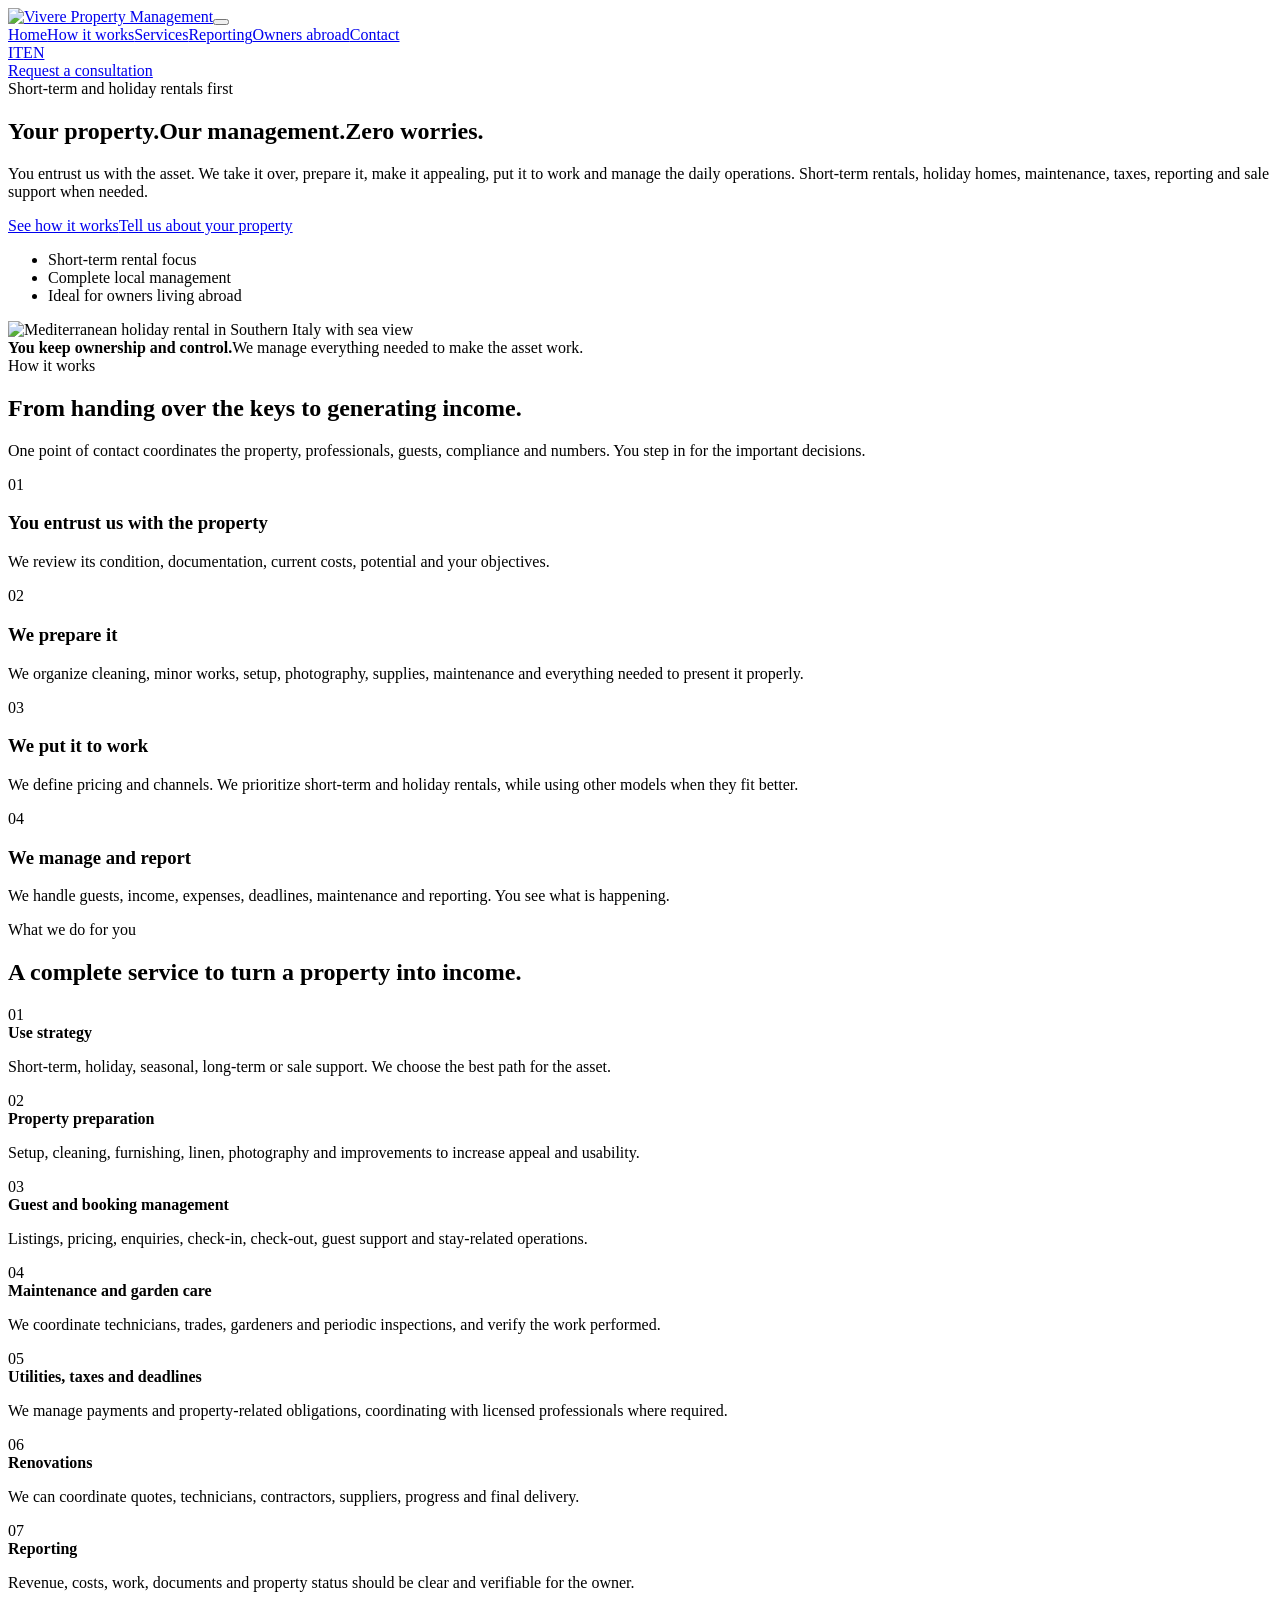
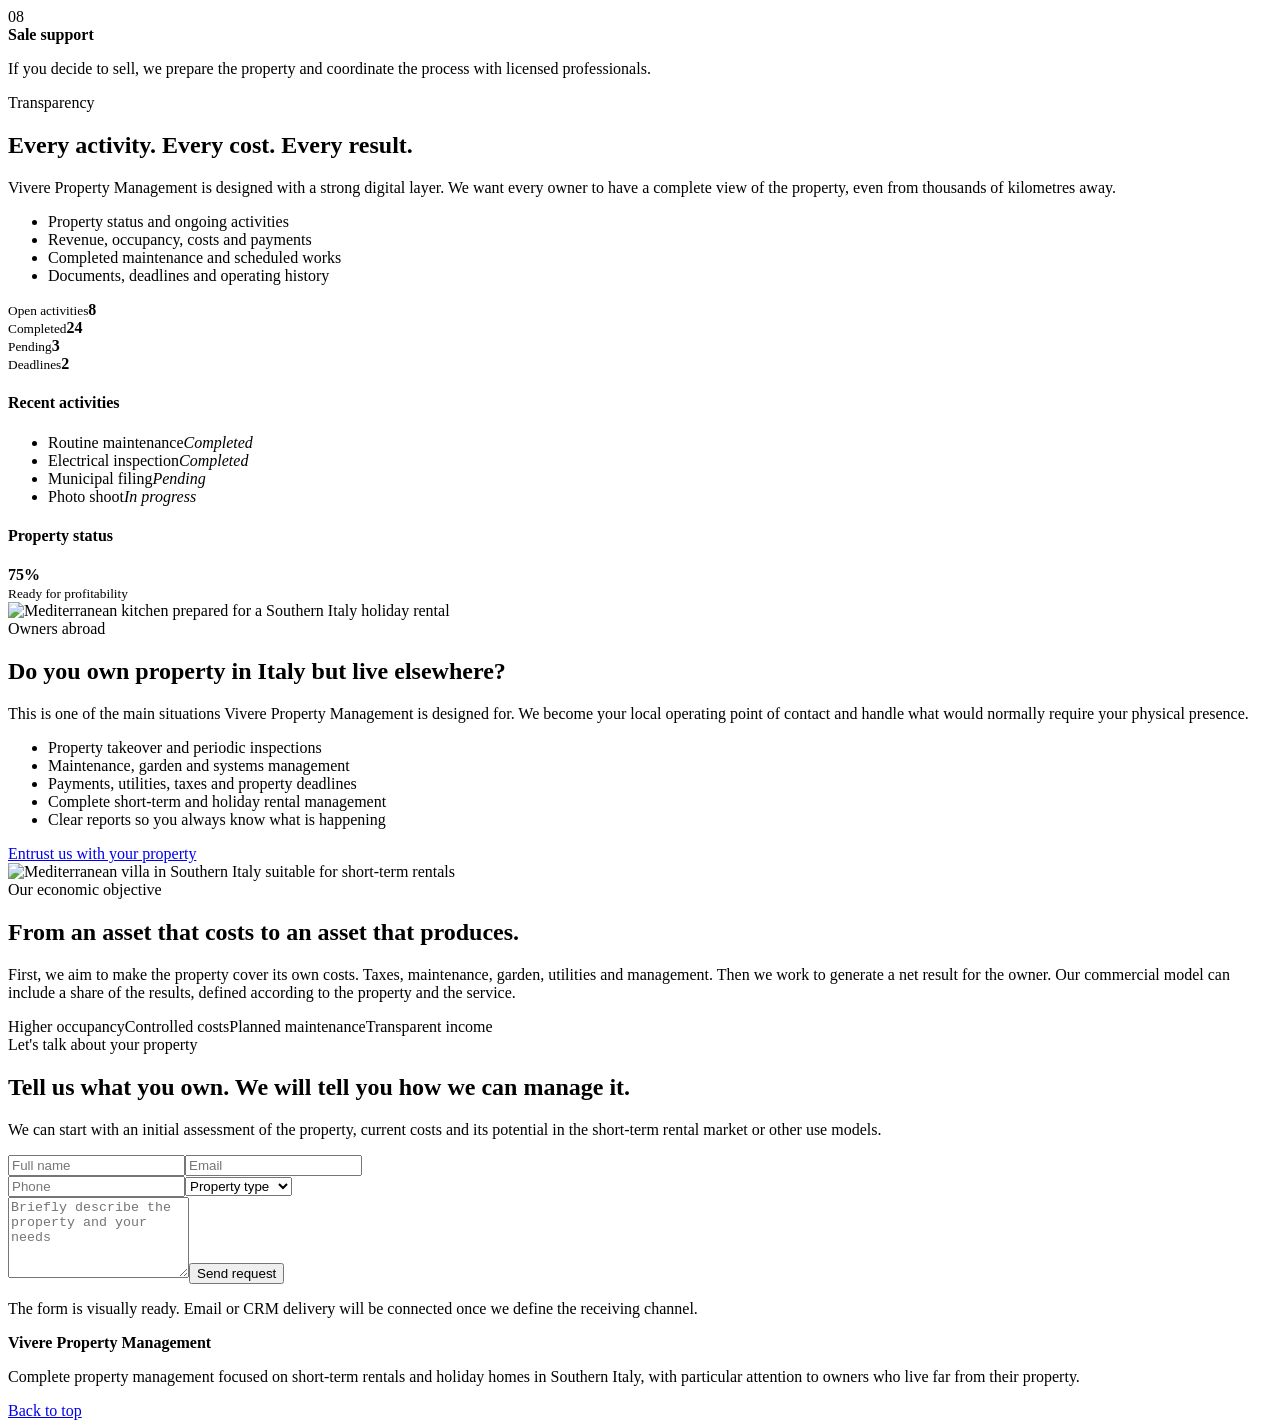
==== en/index.html @ 780a36e0 "Add English ViverePM homepage" ====
<!doctype html><html lang="en"><head><meta charset="utf-8"><meta name="viewport" content="width=device-width,initial-scale=1"><title>Vivere Property Management | Property management and short-term rentals</title><meta name="description" content="Complete property management focused on short-term rentals and holiday homes in Southern Italy. Property setup, guests, maintenance, taxes and reporting for owners, including those living abroad."><link rel="stylesheet" href="../assets/css/styles.css"></head><body>
<header class="site-header"><div class="container header-inner"><a class="logo" href="#home"><img src="../assets/images/logo.svg" alt="Vivere Property Management"></a><button class="menu-btn" aria-label="Open menu" aria-expanded="false"><span></span><span></span><span></span></button><nav class="nav"><a href="#home">Home</a><a href="#how">How it works</a><a href="#services">Services</a><a href="#report">Reporting</a><a href="#abroad">Owners abroad</a><a href="#contact">Contact</a></nav><div class="header-actions"><div class="lang"><a href="../">IT</a><a class="active" href="./">EN</a></div><a class="btn btn-dark" href="#contact">Request a consultation</a></div></div></header>
<main><section class="hero" id="home"><div class="container hero-grid"><div><span class="eyebrow">Short-term and holiday rentals first</span><h1><span>Your property.</span><span>Our management.</span><span class="accent">Zero worries.</span></h1><p class="lead">You entrust us with the asset. We take it over, prepare it, make it appealing, put it to work and manage the daily operations. Short-term rentals, holiday homes, maintenance, taxes, reporting and sale support when needed.</p><div class="hero-actions"><a class="btn btn-gold" href="#how">See how it works</a><a class="btn btn-outline" href="#contact">Tell us about your property</a></div><ul class="chips"><li>Short-term rental focus</li><li>Complete local management</li><li>Ideal for owners living abroad</li></ul></div><div class="hero-image"><img src="../assets/images/hero-south.webp" alt="Mediterranean holiday rental in Southern Italy with sea view"><div class="hero-note"><strong>You keep ownership and control.</strong><span>We manage everything needed to make the asset work.</span></div></div></div></section>
<section class="section section-soft" id="how"><div class="container"><div class="section-head"><span class="eyebrow">How it works</span><h2 class="section-title">From handing over the keys to generating income.</h2><p class="section-sub">One point of contact coordinates the property, professionals, guests, compliance and numbers. You step in for the important decisions.</p></div><div class="steps"><article class="card"><div class="step-no">01</div><h3>You entrust us with the property</h3><p>We review its condition, documentation, current costs, potential and your objectives.</p></article><article class="card"><div class="step-no">02</div><h3>We prepare it</h3><p>We organize cleaning, minor works, setup, photography, supplies, maintenance and everything needed to present it properly.</p></article><article class="card"><div class="step-no">03</div><h3>We put it to work</h3><p>We define pricing and channels. We prioritize short-term and holiday rentals, while using other models when they fit better.</p></article><article class="card"><div class="step-no">04</div><h3>We manage and report</h3><p>We handle guests, income, expenses, deadlines, maintenance and reporting. You see what is happening.</p></article></div></div></section>
<section class="section" id="services"><div class="container"><div class="section-head"><span class="eyebrow">What we do for you</span><h2 class="section-title">A complete service to turn a property into income.</h2></div><div class="services"><article class="card service-card"><div class="service-icon">01</div><strong>Use strategy</strong><p>Short-term, holiday, seasonal, long-term or sale support. We choose the best path for the asset.</p></article><article class="card service-card"><div class="service-icon">02</div><strong>Property preparation</strong><p>Setup, cleaning, furnishing, linen, photography and improvements to increase appeal and usability.</p></article><article class="card service-card"><div class="service-icon">03</div><strong>Guest and booking management</strong><p>Listings, pricing, enquiries, check-in, check-out, guest support and stay-related operations.</p></article><article class="card service-card"><div class="service-icon">04</div><strong>Maintenance and garden care</strong><p>We coordinate technicians, trades, gardeners and periodic inspections, and verify the work performed.</p></article><article class="card service-card"><div class="service-icon">05</div><strong>Utilities, taxes and deadlines</strong><p>We manage payments and property-related obligations, coordinating with licensed professionals where required.</p></article><article class="card service-card"><div class="service-icon">06</div><strong>Renovations</strong><p>We can coordinate quotes, technicians, contractors, suppliers, progress and final delivery.</p></article><article class="card service-card"><div class="service-icon">07</div><strong>Reporting</strong><p>Revenue, costs, work, documents and property status should be clear and verifiable for the owner.</p></article><article class="card service-card"><div class="service-icon">08</div><strong>Sale support</strong><p>If you decide to sell, we prepare the property and coordinate the process with licensed professionals.</p></article></div></div></section>
<section class="section report" id="report"><div class="container report-grid"><div class="report-copy"><span class="eyebrow">Transparency</span><h2>Every activity. Every cost. Every result.</h2><p>Vivere Property Management is designed with a strong digital layer. We want every owner to have a complete view of the property, even from thousands of kilometres away.</p><ul class="ticks"><li>Property status and ongoing activities</li><li>Revenue, occupancy, costs and payments</li><li>Completed maintenance and scheduled works</li><li>Documents, deadlines and operating history</li></ul></div><div class="dashboard"><div class="dash-top"><div class="metric"><small>Open activities</small><strong>8</strong></div><div class="metric"><small>Completed</small><strong>24</strong></div><div class="metric"><small>Pending</small><strong>3</strong></div><div class="metric"><small>Deadlines</small><strong>2</strong></div></div><div class="dash-main"><div class="activity"><h4>Recent activities</h4><ul><li><span>Routine maintenance</span><em>Completed</em></li><li><span>Electrical inspection</span><em>Completed</em></li><li><span>Municipal filing</span><em>Pending</em></li><li><span>Photo shoot</span><em>In progress</em></li></ul></div><div class="status"><h4>Property status</h4><div class="circle"><b>75%</b></div><small>Ready for profitability</small></div></div></div></div></section>
<section class="section section-soft" id="abroad"><div class="container split"><div><img src="../assets/images/kitchen-south.webp" alt="Mediterranean kitchen prepared for a Southern Italy holiday rental"></div><div class="split-copy"><span class="eyebrow">Owners abroad</span><h2>Do you own property in Italy but live elsewhere?</h2><p>This is one of the main situations Vivere Property Management is designed for. We become your local operating point of contact and handle what would normally require your physical presence.</p><ul class="list-check"><li>Property takeover and periodic inspections</li><li>Maintenance, garden and systems management</li><li>Payments, utilities, taxes and property deadlines</li><li>Complete short-term and holiday rental management</li><li>Clear reports so you always know what is happening</li></ul><a class="btn btn-gold" href="#contact">Entrust us with your property</a></div></div></section>
<section class="section income"><div class="container"><div class="income-box"><img src="../assets/images/villa-south.webp" alt="Mediterranean villa in Southern Italy suitable for short-term rentals"><div class="income-copy"><span class="eyebrow">Our economic objective</span><h2>From an asset that costs to an asset that produces.</h2><p>First, we aim to make the property cover its own costs. Taxes, maintenance, garden, utilities and management. Then we work to generate a net result for the owner. Our commercial model can include a share of the results, defined according to the property and the service.</p><div class="pills"><span>Higher occupancy</span><span>Controlled costs</span><span>Planned maintenance</span><span>Transparent income</span></div></div></div></div></section>
<section class="section contact" id="contact"><div class="container contact-grid"><div class="contact-copy"><span class="eyebrow">Let's talk about your property</span><h2>Tell us what you own. We will tell you how we can manage it.</h2><p>We can start with an initial assessment of the property, current costs and its potential in the short-term rental market or other use models.</p></div><form class="form" data-message="Thank you. The form is already prepared in the website; we will connect the live submission channel in the next phase."><div class="row"><input required placeholder="Full name"><input type="email" required placeholder="Email"></div><div class="row"><input placeholder="Phone"><select><option>Property type</option><option>Apartment</option><option>Villa</option><option>Entire building</option><option>Other</option></select></div><textarea rows="5" placeholder="Briefly describe the property and your needs"></textarea><button class="btn btn-dark" type="submit">Send request</button><p class="form-note">The form is visually ready. Email or CRM delivery will be connected once we define the receiving channel.</p></form></div></section></main>
<footer class="footer"><div class="container footer-inner"><div><strong>Vivere Property Management</strong><p>Complete property management focused on short-term rentals and holiday homes in Southern Italy, with particular attention to owners who live far from their property.</p></div><a href="#home">Back to top</a></div></footer><script src="../assets/js/main.js"></script></body></html>
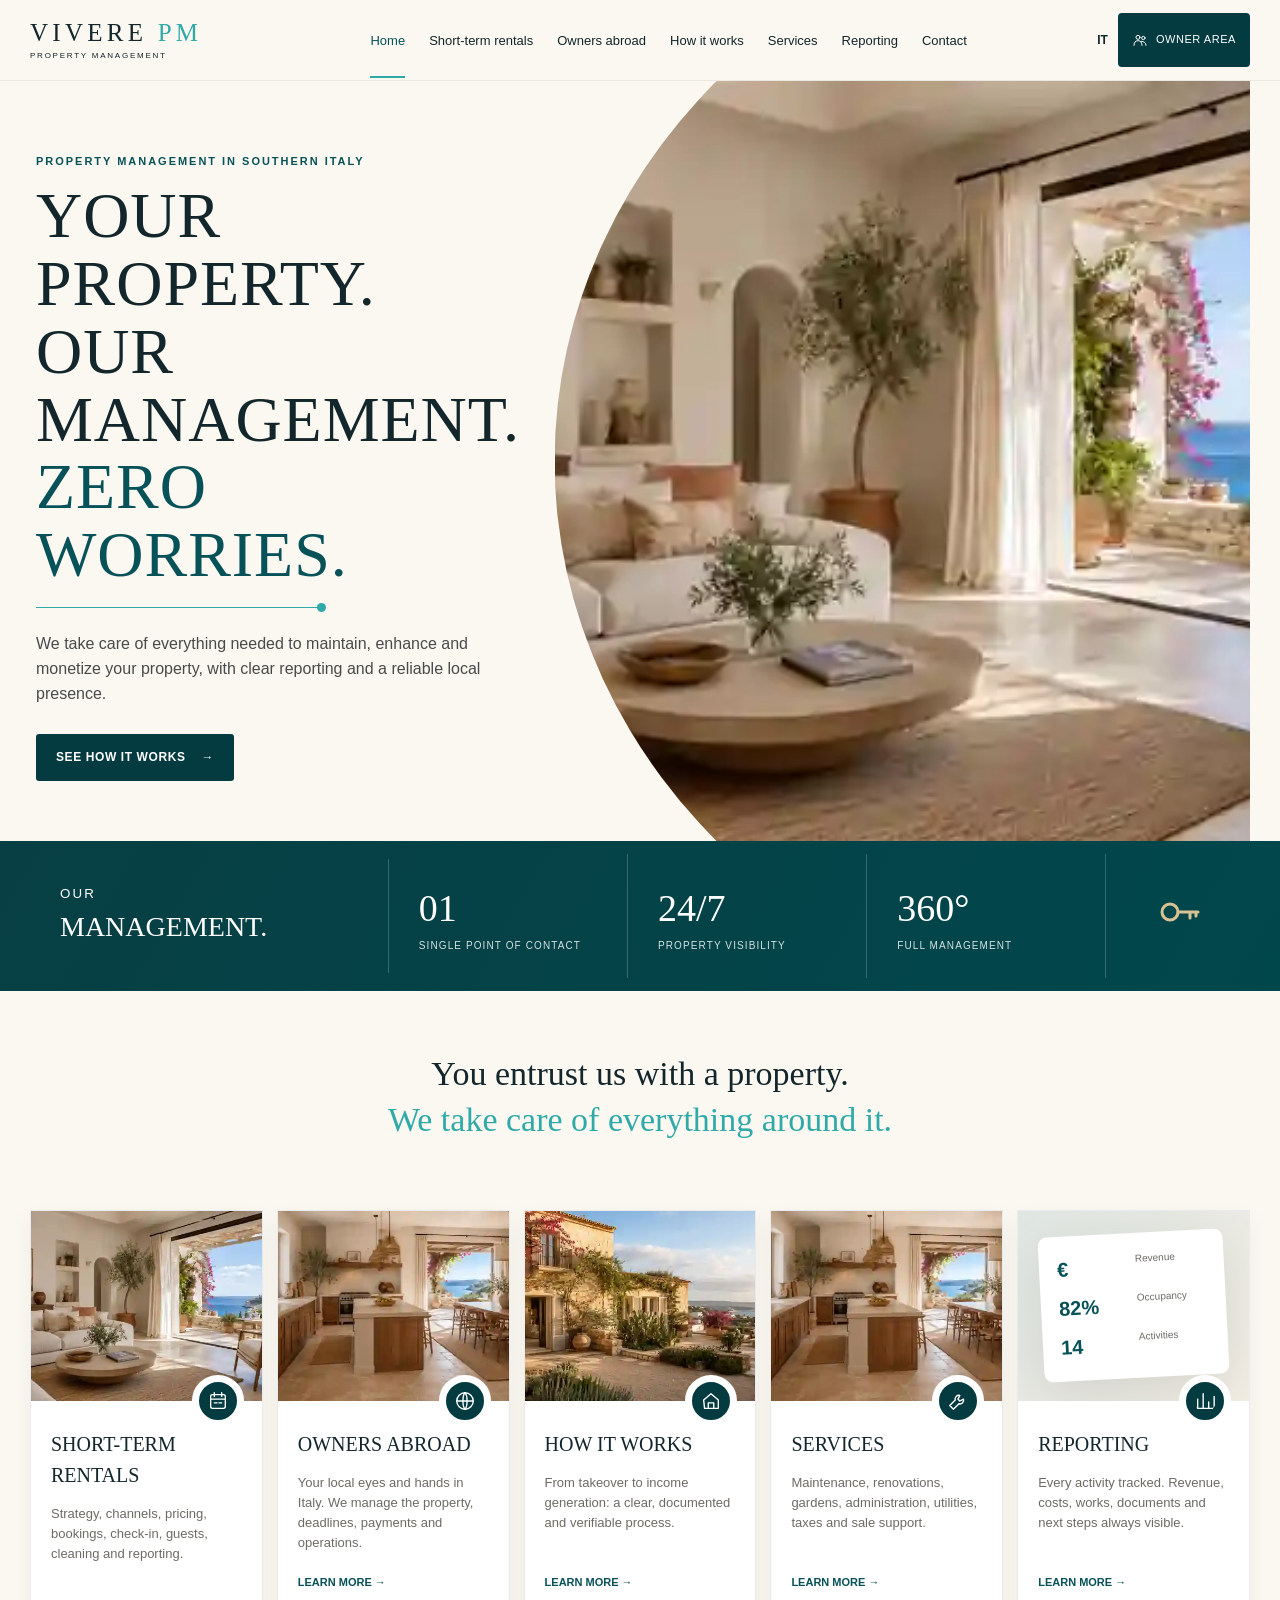
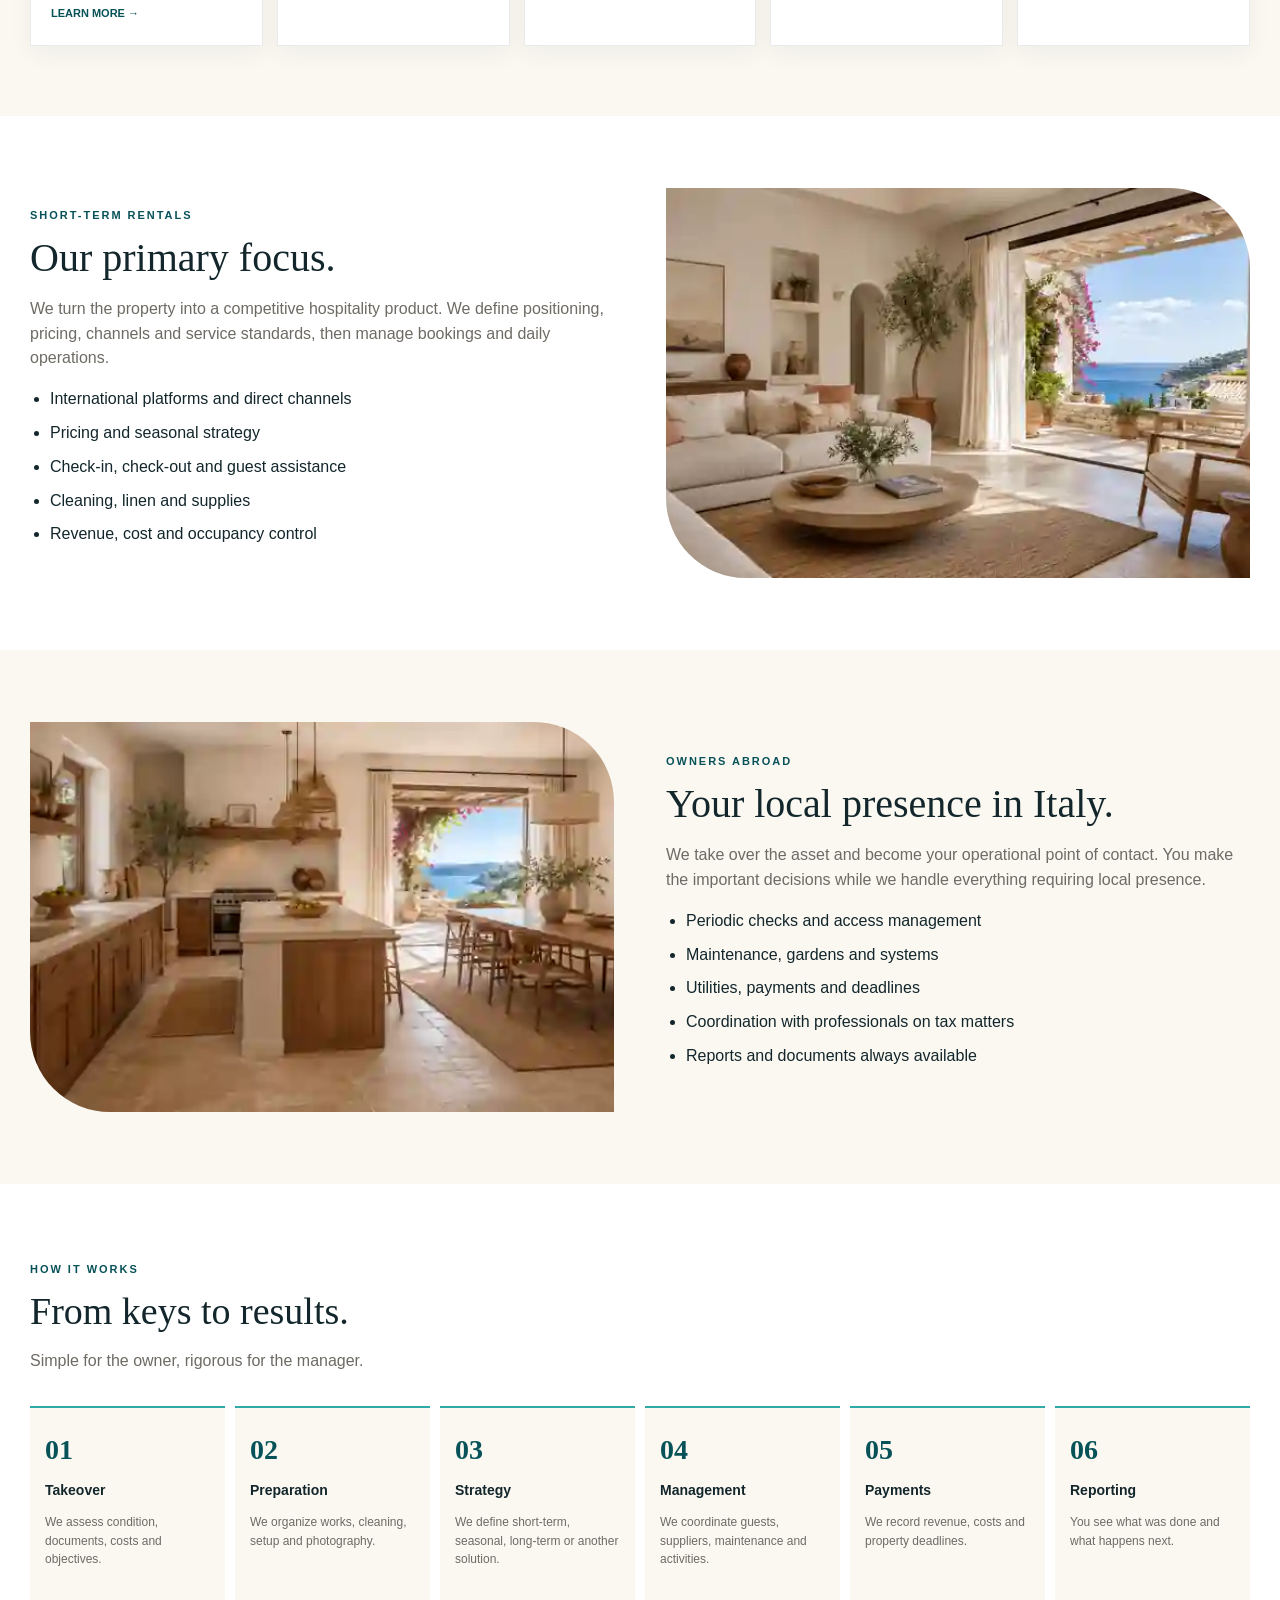
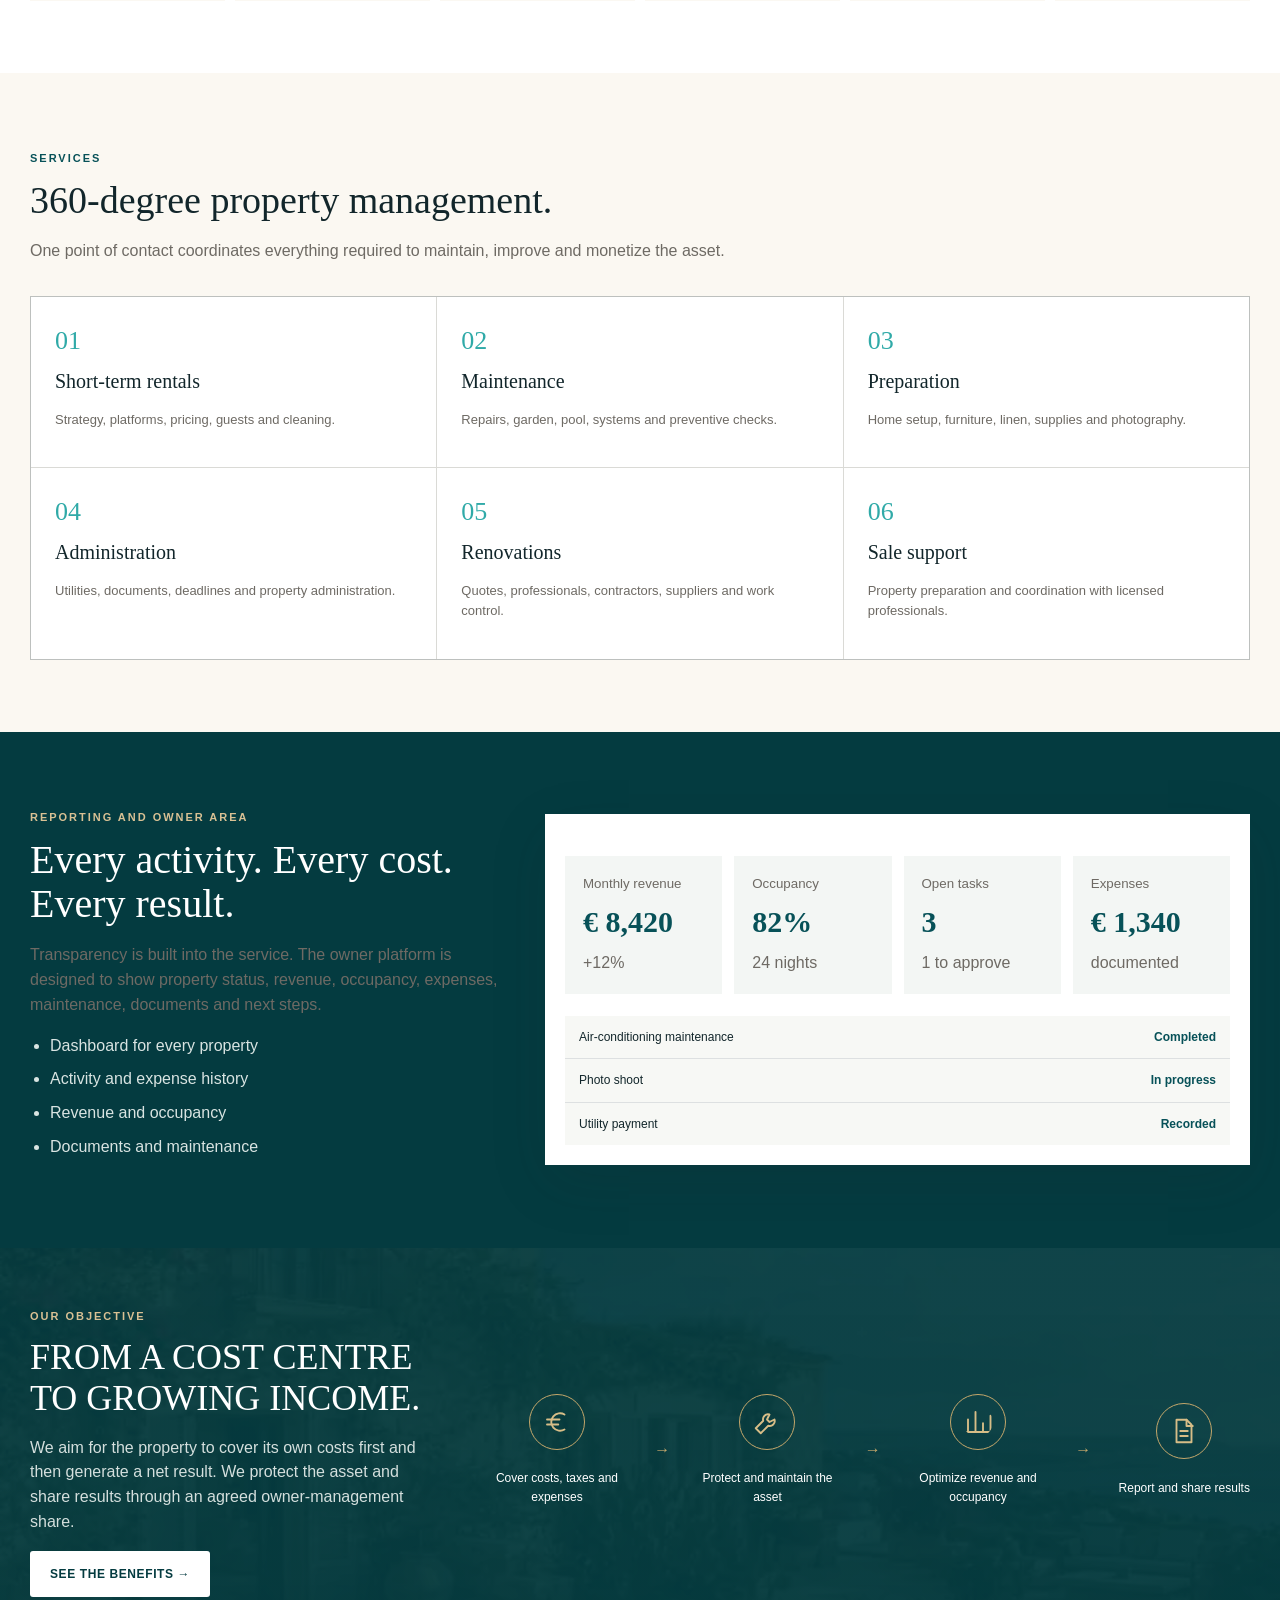
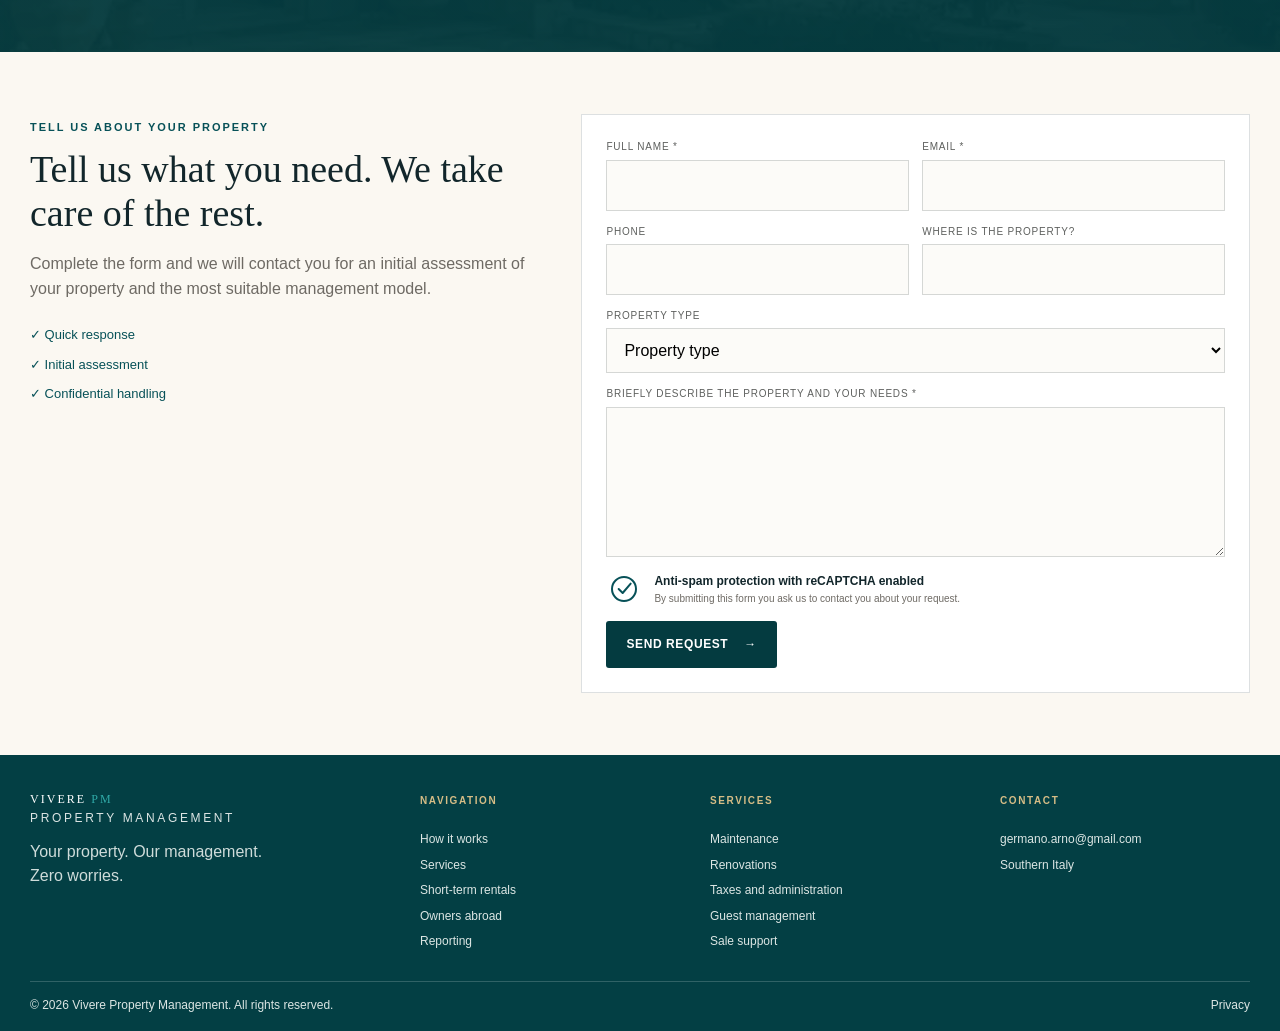
==== commit b145ca5e: "Redesign English home in Vivere PM editorial template" ====
--- a/en/index.html
+++ b/en/index.html
@@ -1,10 +1 @@
-<!doctype html><html lang="en"><head><meta charset="utf-8"><meta name="viewport" content="width=device-width,initial-scale=1"><title>Vivere Property Management | Property management and short-term rentals</title><meta name="description" content="Complete property management focused on short-term rentals and holiday homes in Southern Italy. Property setup, guests, maintenance, taxes and reporting for owners, including those living abroad."><link rel="stylesheet" href="../assets/css/styles.css"></head><body>
-<header class="site-header"><div class="container header-inner"><a class="logo" href="#home"><img src="../assets/images/logo.svg" alt="Vivere Property Management"></a><button class="menu-btn" aria-label="Open menu" aria-expanded="false"><span></span><span></span><span></span></button><nav class="nav"><a href="#home">Home</a><a href="#how">How it works</a><a href="#services">Services</a><a href="#report">Reporting</a><a href="#abroad">Owners abroad</a><a href="#contact">Contact</a></nav><div class="header-actions"><div class="lang"><a href="../">IT</a><a class="active" href="./">EN</a></div><a class="btn btn-dark" href="#contact">Request a consultation</a></div></div></header>
-<main><section class="hero" id="home"><div class="container hero-grid"><div><span class="eyebrow">Short-term and holiday rentals first</span><h1><span>Your property.</span><span>Our management.</span><span class="accent">Zero worries.</span></h1><p class="lead">You entrust us with the asset. We take it over, prepare it, make it appealing, put it to work and manage the daily operations. Short-term rentals, holiday homes, maintenance, taxes, reporting and sale support when needed.</p><div class="hero-actions"><a class="btn btn-gold" href="#how">See how it works</a><a class="btn btn-outline" href="#contact">Tell us about your property</a></div><ul class="chips"><li>Short-term rental focus</li><li>Complete local management</li><li>Ideal for owners living abroad</li></ul></div><div class="hero-image"><img src="../assets/images/hero-south.webp" alt="Mediterranean holiday rental in Southern Italy with sea view"><div class="hero-note"><strong>You keep ownership and control.</strong><span>We manage everything needed to make the asset work.</span></div></div></div></section>
-<section class="section section-soft" id="how"><div class="container"><div class="section-head"><span class="eyebrow">How it works</span><h2 class="section-title">From handing over the keys to generating income.</h2><p class="section-sub">One point of contact coordinates the property, professionals, guests, compliance and numbers. You step in for the important decisions.</p></div><div class="steps"><article class="card"><div class="step-no">01</div><h3>You entrust us with the property</h3><p>We review its condition, documentation, current costs, potential and your objectives.</p></article><article class="card"><div class="step-no">02</div><h3>We prepare it</h3><p>We organize cleaning, minor works, setup, photography, supplies, maintenance and everything needed to present it properly.</p></article><article class="card"><div class="step-no">03</div><h3>We put it to work</h3><p>We define pricing and channels. We prioritize short-term and holiday rentals, while using other models when they fit better.</p></article><article class="card"><div class="step-no">04</div><h3>We manage and report</h3><p>We handle guests, income, expenses, deadlines, maintenance and reporting. You see what is happening.</p></article></div></div></section>
-<section class="section" id="services"><div class="container"><div class="section-head"><span class="eyebrow">What we do for you</span><h2 class="section-title">A complete service to turn a property into income.</h2></div><div class="services"><article class="card service-card"><div class="service-icon">01</div><strong>Use strategy</strong><p>Short-term, holiday, seasonal, long-term or sale support. We choose the best path for the asset.</p></article><article class="card service-card"><div class="service-icon">02</div><strong>Property preparation</strong><p>Setup, cleaning, furnishing, linen, photography and improvements to increase appeal and usability.</p></article><article class="card service-card"><div class="service-icon">03</div><strong>Guest and booking management</strong><p>Listings, pricing, enquiries, check-in, check-out, guest support and stay-related operations.</p></article><article class="card service-card"><div class="service-icon">04</div><strong>Maintenance and garden care</strong><p>We coordinate technicians, trades, gardeners and periodic inspections, and verify the work performed.</p></article><article class="card service-card"><div class="service-icon">05</div><strong>Utilities, taxes and deadlines</strong><p>We manage payments and property-related obligations, coordinating with licensed professionals where required.</p></article><article class="card service-card"><div class="service-icon">06</div><strong>Renovations</strong><p>We can coordinate quotes, technicians, contractors, suppliers, progress and final delivery.</p></article><article class="card service-card"><div class="service-icon">07</div><strong>Reporting</strong><p>Revenue, costs, work, documents and property status should be clear and verifiable for the owner.</p></article><article class="card service-card"><div class="service-icon">08</div><strong>Sale support</strong><p>If you decide to sell, we prepare the property and coordinate the process with licensed professionals.</p></article></div></div></section>
-<section class="section report" id="report"><div class="container report-grid"><div class="report-copy"><span class="eyebrow">Transparency</span><h2>Every activity. Every cost. Every result.</h2><p>Vivere Property Management is designed with a strong digital layer. We want every owner to have a complete view of the property, even from thousands of kilometres away.</p><ul class="ticks"><li>Property status and ongoing activities</li><li>Revenue, occupancy, costs and payments</li><li>Completed maintenance and scheduled works</li><li>Documents, deadlines and operating history</li></ul></div><div class="dashboard"><div class="dash-top"><div class="metric"><small>Open activities</small><strong>8</strong></div><div class="metric"><small>Completed</small><strong>24</strong></div><div class="metric"><small>Pending</small><strong>3</strong></div><div class="metric"><small>Deadlines</small><strong>2</strong></div></div><div class="dash-main"><div class="activity"><h4>Recent activities</h4><ul><li><span>Routine maintenance</span><em>Completed</em></li><li><span>Electrical inspection</span><em>Completed</em></li><li><span>Municipal filing</span><em>Pending</em></li><li><span>Photo shoot</span><em>In progress</em></li></ul></div><div class="status"><h4>Property status</h4><div class="circle"><b>75%</b></div><small>Ready for profitability</small></div></div></div></div></section>
-<section class="section section-soft" id="abroad"><div class="container split"><div><img src="../assets/images/kitchen-south.webp" alt="Mediterranean kitchen prepared for a Southern Italy holiday rental"></div><div class="split-copy"><span class="eyebrow">Owners abroad</span><h2>Do you own property in Italy but live elsewhere?</h2><p>This is one of the main situations Vivere Property Management is designed for. We become your local operating point of contact and handle what would normally require your physical presence.</p><ul class="list-check"><li>Property takeover and periodic inspections</li><li>Maintenance, garden and systems management</li><li>Payments, utilities, taxes and property deadlines</li><li>Complete short-term and holiday rental management</li><li>Clear reports so you always know what is happening</li></ul><a class="btn btn-gold" href="#contact">Entrust us with your property</a></div></div></section>
-<section class="section income"><div class="container"><div class="income-box"><img src="../assets/images/villa-south.webp" alt="Mediterranean villa in Southern Italy suitable for short-term rentals"><div class="income-copy"><span class="eyebrow">Our economic objective</span><h2>From an asset that costs to an asset that produces.</h2><p>First, we aim to make the property cover its own costs. Taxes, maintenance, garden, utilities and management. Then we work to generate a net result for the owner. Our commercial model can include a share of the results, defined according to the property and the service.</p><div class="pills"><span>Higher occupancy</span><span>Controlled costs</span><span>Planned maintenance</span><span>Transparent income</span></div></div></div></div></section>
-<section class="section contact" id="contact"><div class="container contact-grid"><div class="contact-copy"><span class="eyebrow">Let's talk about your property</span><h2>Tell us what you own. We will tell you how we can manage it.</h2><p>We can start with an initial assessment of the property, current costs and its potential in the short-term rental market or other use models.</p></div><form class="form" data-message="Thank you. The form is already prepared in the website; we will connect the live submission channel in the next phase."><div class="row"><input required placeholder="Full name"><input type="email" required placeholder="Email"></div><div class="row"><input placeholder="Phone"><select><option>Property type</option><option>Apartment</option><option>Villa</option><option>Entire building</option><option>Other</option></select></div><textarea rows="5" placeholder="Briefly describe the property and your needs"></textarea><button class="btn btn-dark" type="submit">Send request</button><p class="form-note">The form is visually ready. Email or CRM delivery will be connected once we define the receiving channel.</p></form></div></section></main>
-<footer class="footer"><div class="container footer-inner"><div><strong>Vivere Property Management</strong><p>Complete property management focused on short-term rentals and holiday homes in Southern Italy, with particular attention to owners who live far from their property.</p></div><a href="#home">Back to top</a></div></footer><script src="../assets/js/main.js"></script></body></html>+<!doctype html><html lang="en"><head><meta charset="utf-8"><meta name="viewport" content="width=device-width,initial-scale=1"><title>Vivere Property Management | Southern Italy property management</title><meta name="description" content="Complete property management in Southern Italy focused on short-term rentals, owners abroad, maintenance, taxes and reporting."><meta name="theme-color" content="#073f44"><link rel="canonical" href="https://gas-dev.github.io/ViverePM/en/"><link rel="stylesheet" href="../assets/css/styles.css"></head><body><header class="site-header"><div class="wide header-inner"><a class="brand" href="index.html"><span class="brand-main">VIVERE <b>PM</b></span><span class="brand-sub">PROPERTY MANAGEMENT</span></a><button class="menu-btn" aria-label="Menu" aria-expanded="false"><span></span><span></span><span></span></button><nav class="nav"><a class="active" href="index.html">Home</a><a href="#short-term-rentals">Short-term rentals</a><a href="#owners-abroad">Owners abroad</a><a href="#how-it-works">How it works</a><a href="#services">Services</a><a href="#report">Reporting</a><a href="#contact">Contact</a></nav><div class="header-cta"><a class="lang-link" href="../index.html">IT</a><a class="owner-btn" href="#report"><svg class="ico" viewBox="0 0 24 24" aria-hidden="true"><circle cx="9" cy="8" r="3"/><circle cx="17" cy="9" r="2.5"/><path d="M3 20c0-4 2-7 6-7s6 3 6 7M14 14c4 0 7 2 7 6"/></svg><span>Owner area</span></a></div></div></header><main><section class="hero-editorial"><div class="wide hero-layout"><div class="hero-copy"><span class="kicker">Property management in Southern Italy</span><h1>YOUR PROPERTY.<br>OUR MANAGEMENT.<br><em>ZERO WORRIES.</em></h1><div class="rule-dot"></div><p>We take care of everything needed to maintain, enhance and monetize your property, with clear reporting and a reliable local presence.</p><a class="btn-primary" href="#how-it-works">See how it works <span>→</span></a></div><div class="hero-photo"><img src="../assets/images/hero-south.webp" alt="Mediterranean terrace overlooking the sea in Southern Italy"></div></div></section><section class="control-strip"><div class="wide control-grid"><div class="control-title"><small>OUR</small><strong>MANAGEMENT.</strong></div><div class="control-stat"><b>01</b><span>single point of contact</span></div><div class="control-stat"><b>24/7</b><span>property visibility</span></div><div class="control-stat"><b>360°</b><span>full management</span></div><div class="control-icon"><svg class="ico" viewBox="0 0 24 24"><circle cx="8" cy="12" r="4"/><path d="M12 12h10M18 12v3M21 12v2"/></svg></div></div></section><section class="intro-statement"><div class="wide"><h2>You entrust us with a property.<br><em>We take care of everything around it.</em></h2></div></section><section class="feature-cards"><div class="wide feature-grid"><a class="feature-card" href="#short-term-rentals"><div class="feature-img"><img src="../assets/images/hero-south.webp" alt="Sea view holiday home"></div><div class="feature-body"><svg class="ico" viewBox="0 0 24 24"><rect x="4" y="5" width="16" height="15" rx="2"/><path d="M8 3v4M16 3v4M4 10h16M8 14h3M13 14h3"/></svg><h3>SHORT-TERM RENTALS</h3><p>Strategy, channels, pricing, bookings, check-in, guests, cleaning and reporting.</p><span>Learn more →</span></div></a><a class="feature-card" href="#owners-abroad"><div class="feature-img"><img src="../assets/images/kitchen-south.webp" alt="Mediterranean home managed remotely"></div><div class="feature-body"><svg class="ico" viewBox="0 0 24 24"><circle cx="12" cy="12" r="9"/><path d="M3 12h18M12 3c3 3 3 15 0 18M12 3c-3 3-3 15 0 18"/></svg><h3>OWNERS ABROAD</h3><p>Your local eyes and hands in Italy. We manage the property, deadlines, payments and operations.</p><span>Learn more →</span></div></a><a class="feature-card" href="#how-it-works"><div class="feature-img"><img src="../assets/images/villa-south.webp" alt="Mediterranean villa"></div><div class="feature-body"><svg class="ico" viewBox="0 0 24 24"><path d="M4 11 12 4l8 7v9H5z"/><path d="M9 20v-6h6v6"/></svg><h3>HOW IT WORKS</h3><p>From takeover to income generation: a clear, documented and verifiable process.</p><span>Learn more →</span></div></a><a class="feature-card" href="#services"><div class="feature-img"><img src="../assets/images/kitchen-south.webp" alt="Prepared rental interior"></div><div class="feature-body"><svg class="ico" viewBox="0 0 24 24"><path d="M14 6a4 4 0 0 0-5 5L3 17l4 4 6-6a4 4 0 0 0 5-5l-4 2-2-2z"/></svg><h3>SERVICES</h3><p>Maintenance, renovations, gardens, administration, utilities, taxes and sale support.</p><span>Learn more →</span></div></a><a class="feature-card" href="#report"><div class="feature-img report-placeholder"><div class="mini-dashboard"><b>€</b><span>Revenue</span><b>82%</b><span>Occupancy</span><b>14</b><span>Activities</span></div></div><div class="feature-body"><svg class="ico" viewBox="0 0 24 24"><path d="M4 20V10M10 20V4M16 20v-7M22 20V7M2 20h22"/></svg><h3>REPORTING</h3><p>Every activity tracked. Revenue, costs, works, documents and next steps always visible.</p><span>Learn more →</span></div></a></div></section><section class="area-stack" id="short-term-rentals"><div class="wide area-row"><div class="area-copy"><span class="kicker">Short-term rentals</span><h2>Our primary focus.</h2><p>We turn the property into a competitive hospitality product. We define positioning, pricing, channels and service standards, then manage bookings and daily operations.</p><ul class="bullet-list"><li>International platforms and direct channels</li><li>Pricing and seasonal strategy</li><li>Check-in, check-out and guest assistance</li><li>Cleaning, linen and supplies</li><li>Revenue, cost and occupancy control</li></ul></div><div class="area-visual"><img src="../assets/images/hero-south.webp" alt="Mediterranean holiday home with sea view"></div></div></section><section class="area-stack alt" id="owners-abroad"><div class="wide area-row reverse"><div class="area-copy"><span class="kicker">Owners abroad</span><h2>Your local presence in Italy.</h2><p>We take over the asset and become your operational point of contact. You make the important decisions while we handle everything requiring local presence.</p><ul class="bullet-list"><li>Periodic checks and access management</li><li>Maintenance, gardens and systems</li><li>Utilities, payments and deadlines</li><li>Coordination with professionals on tax matters</li><li>Reports and documents always available</li></ul></div><div class="area-visual"><img src="../assets/images/kitchen-south.webp" alt="Mediterranean home managed remotely"></div></div></section><section class="area-stack" id="how-it-works"><div class="wide"><div class="section-heading"><span class="kicker">How it works</span><h2>From keys to results.</h2><p>Simple for the owner, rigorous for the manager.</p></div><div class="process-cards"><article><b>01</b><h3>Takeover</h3><p>We assess condition, documents, costs and objectives.</p></article><article><b>02</b><h3>Preparation</h3><p>We organize works, cleaning, setup and photography.</p></article><article><b>03</b><h3>Strategy</h3><p>We define short-term, seasonal, long-term or another solution.</p></article><article><b>04</b><h3>Management</h3><p>We coordinate guests, suppliers, maintenance and activities.</p></article><article><b>05</b><h3>Payments</h3><p>We record revenue, costs and property deadlines.</p></article><article><b>06</b><h3>Reporting</h3><p>You see what was done and what happens next.</p></article></div></div></section><section class="area-stack alt" id="services"><div class="wide"><div class="section-heading"><span class="kicker">Services</span><h2>360-degree property management.</h2><p>One point of contact coordinates everything required to maintain, improve and monetize the asset.</p></div><div class="service-list"><article><span>01</span><h3>Short-term rentals</h3><p>Strategy, platforms, pricing, guests and cleaning.</p></article><article><span>02</span><h3>Maintenance</h3><p>Repairs, garden, pool, systems and preventive checks.</p></article><article><span>03</span><h3>Preparation</h3><p>Home setup, furniture, linen, supplies and photography.</p></article><article><span>04</span><h3>Administration</h3><p>Utilities, documents, deadlines and property administration.</p></article><article><span>05</span><h3>Renovations</h3><p>Quotes, professionals, contractors, suppliers and work control.</p></article><article><span>06</span><h3>Sale support</h3><p>Property preparation and coordination with licensed professionals.</p></article></div></div></section><section class="area-stack report-area" id="report"><div class="wide report-layout"><div class="area-copy"><span class="kicker light">Reporting and owner area</span><h2>Every activity. Every cost. Every result.</h2><p>Transparency is built into the service. The owner platform is designed to show property status, revenue, occupancy, expenses, maintenance, documents and next steps.</p><ul class="bullet-list light-list"><li>Dashboard for every property</li><li>Activity and expense history</li><li>Revenue and occupancy</li><li>Documents and maintenance</li></ul></div><div class="dashboard-preview"><div class="dash-cards"><article><small>Monthly revenue</small><strong>€ 8,420</strong><span>+12%</span></article><article><small>Occupancy</small><strong>82%</strong><span>24 nights</span></article><article><small>Open tasks</small><strong>3</strong><span>1 to approve</span></article><article><small>Expenses</small><strong>€ 1,340</strong><span>documented</span></article></div><div class="dash-lines"><span>Air-conditioning maintenance <b>Completed</b></span><span>Photo shoot <b>In progress</b></span><span>Utility payment <b>Recorded</b></span></div></div></div></section><section class="income-band"><div class="wide income-layout"><div class="income-copy"><span class="kicker light">Our objective</span><h2>FROM A COST CENTRE<br>TO GROWING INCOME.</h2><p>We aim for the property to cover its own costs first and then generate a net result. We protect the asset and share results through an agreed owner-management share.</p><a class="btn-light" href="#services">See the benefits →</a></div><div class="income-steps"><div><svg class="ico" viewBox="0 0 24 24"><path d="M18 6a7 7 0 1 0 0 12M4 10h10M4 14h9"/></svg><span>Cover costs, taxes and expenses</span></div><i>→</i><div><svg class="ico" viewBox="0 0 24 24"><path d="M14 6a4 4 0 0 0-5 5L3 17l4 4 6-6a4 4 0 0 0 5-5l-4 2-2-2z"/></svg><span>Protect and maintain the asset</span></div><i>→</i><div><svg class="ico" viewBox="0 0 24 24"><path d="M4 20V10M10 20V4M16 20v-7M22 20V7M2 20h22"/></svg><span>Optimize revenue and occupancy</span></div><i>→</i><div><svg class="ico" viewBox="0 0 24 24"><path d="M6 3h8l4 4v14H6z"/><path d="M14 3v5h5M9 12h6M9 16h6"/></svg><span>Report and share results</span></div></div></div></section><section class="contact-section" id="contact"><div class="wide contact-wrap"><div class="contact-intro"><span class="kicker">Tell us about your property</span><h2>Tell us what you need. We take care of the rest.</h2><p>Complete the form and we will contact you for an initial assessment of your property and the most suitable management model.</p><div class="contact-promises"><span>✓ Quick response</span><span>✓ Initial assessment</span><span>✓ Confidential handling</span></div></div><form class="contact-form" action="https://formsubmit.co/germano.arno@gmail.com" method="POST"><input type="hidden" name="_subject" value="New enquiry from Vivere Property Management website"><input type="hidden" name="_template" value="table"><input type="hidden" name="_next" value="https://gas-dev.github.io/ViverePM/en/thank-you.html"><input type="text" name="_honey" class="hp" tabindex="-1" autocomplete="off"><input type="hidden" name="source_page" value="home"><div class="form-grid"><label><span>Full name *</span><input name="name" required autocomplete="name"></label><label><span>Email *</span><input type="email" name="email" required autocomplete="email"></label><label><span>Phone</span><input name="phone" autocomplete="tel"></label><label><span>Where is the property?</span><input name="property_location"></label><label class="full"><span>Property type</span><select name="property_type"><option value="">Property type</option><option>Apartment</option><option>Villa</option><option>Holiday home</option><option>Entire building</option><option>Other</option></select></label><label class="full"><span>Briefly describe the property and your needs *</span><textarea name="message" rows="5" required></textarea></label></div><div class="captcha-note"><svg class="ico" viewBox="0 0 24 24"><circle cx="12" cy="12" r="9"/><path d="m8 12 3 3 6-7"/></svg><div><strong>Anti-spam protection with reCAPTCHA enabled</strong><small>By submitting this form you ask us to contact you about your request.</small></div></div><button class="btn-primary" type="submit">Send request <span>→</span></button></form></div></section></main><footer class="footer"><div class="wide footer-grid"><div class="footer-brand"><a class="brand brand-light" href="index.html"><span class="brand-main">VIVERE <b>PM</b></span><span class="brand-sub">PROPERTY MANAGEMENT</span></a><p>Your property. Our management. Zero worries.</p></div><div><h4>Navigation</h4><a href="#how-it-works">How it works</a><a href="#services">Services</a><a href="#short-term-rentals">Short-term rentals</a><a href="#owners-abroad">Owners abroad</a><a href="#report">Reporting</a></div><div><h4>Services</h4><a href="#services">Maintenance</a><a href="#services">Renovations</a><a href="#services">Taxes and administration</a><a href="#short-term-rentals">Guest management</a><a href="#services">Sale support</a></div><div><h4>Contact</h4><a href="mailto:germano.arno@gmail.com">germano.arno@gmail.com</a><span>Southern Italy</span></div></div><div class="wide footer-bottom"><span>© 2026 Vivere Property Management. All rights reserved.</span><a href="privacy.html">Privacy</a></div></footer><script src="../assets/js/main.js"></script></body></html>
--- a/assets/css/styles.css
+++ b/assets/css/styles.css
@@ -0,0 +1 @@
+:root{--cream:#f5f0e8;--paper:#fbf8f2;--ink:#12262b;--muted:#6e6a64;--teal:#075158;--teal2:#043b40;--aqua:#30aaa8;--gold:#b49359;--line:rgba(18,38,43,.14);--white:#fff;--shadow:0 18px 55px rgba(29,39,39,.12);--wide:min(1220px,calc(100vw - 48px));--radius:20px}*{box-sizing:border-box}html{scroll-behavior:smooth}body{margin:0;background:var(--cream);color:var(--ink);font-family:Arial,Helvetica,sans-serif;line-height:1.55}a{color:inherit;text-decoration:none}img{display:block;max-width:100%}button,input,textarea,select{font:inherit}.wide{width:var(--wide);margin:0 auto}.narrow{width:min(760px,calc(100vw - 40px));margin:0 auto}.site-header{position:sticky;top:0;z-index:50;background:rgba(251,248,242,.94);backdrop-filter:blur(14px);border-bottom:1px solid rgba(18,38,43,.08)}.header-inner{min-height:80px;display:grid;grid-template-columns:210px 1fr auto;align-items:center;gap:24px}.brand{display:flex;flex-direction:column;line-height:1}.brand-main{font-family:Georgia,'Times New Roman',serif;font-size:25px;letter-spacing:.17em}.brand-main b{color:var(--aqua);font-weight:400}.brand-sub{font-size:8px;letter-spacing:.22em;margin-top:7px}.nav{display:flex;justify-content:center;align-items:center;gap:24px;font-size:13px}.nav a{padding:29px 0 24px;border-bottom:2px solid transparent}.nav a:hover,.nav a.active{color:var(--teal);border-color:var(--aqua)}.header-cta{display:flex;gap:10px;align-items:center}.lang-link{font-size:12px;font-weight:700}.owner-btn{display:inline-flex;align-items:center;gap:8px;background:var(--teal2);color:#fff;border-radius:4px;padding:11px 14px;font-size:11px;letter-spacing:.05em;text-transform:uppercase}.owner-btn .ico{width:16px}.menu-btn{display:none;background:none;border:0}.menu-btn span{display:block;width:25px;height:2px;background:var(--ink);margin:5px 0}.ico{width:32px;height:32px;fill:none;stroke:currentColor;stroke-width:1.5;stroke-linecap:round;stroke-linejoin:round}.kicker{display:inline-block;color:var(--teal);font-size:11px;letter-spacing:.18em;text-transform:uppercase;font-weight:700;margin-bottom:12px}.kicker.light{color:#d9c194}.hero-editorial{background:var(--paper)}.hero-layout{min-height:610px;display:grid;grid-template-columns:43% 57%;position:relative;overflow:hidden}.hero-copy{padding:72px 46px 60px 6px;display:flex;flex-direction:column;justify-content:center;z-index:2}.hero-copy h1{font-family:Georgia,'Times New Roman',serif;font-weight:400;font-size:clamp(45px,5vw,72px);line-height:1.06;letter-spacing:.015em;margin:0}.hero-copy h1 em{font-style:normal;color:var(--teal)}.hero-copy p{max-width:470px;color:#494b49;margin:24px 0 28px}.rule-dot{width:290px;height:1px;background:var(--aqua);position:relative;margin-top:18px}.rule-dot:after{content:'';position:absolute;right:0;top:-4px;width:9px;height:9px;background:var(--aqua);border-radius:50%}.hero-photo{position:relative;clip-path:ellipse(82% 75% at 82% 50%);margin-right:-80px}.hero-photo img{width:100%;height:100%;object-fit:cover}.btn-primary,.btn-light{display:inline-flex;width:max-content;align-items:center;gap:16px;padding:14px 20px;border-radius:3px;text-transform:uppercase;font-size:12px;letter-spacing:.05em;font-weight:700}.btn-primary{background:var(--teal2);color:#fff;border:0;cursor:pointer}.btn-light{background:#fff;color:var(--teal2)}.control-strip{background:linear-gradient(120deg,#073f44,#00474c);color:#fff}.control-grid{display:grid;grid-template-columns:1.5fr repeat(3,1fr) .6fr;align-items:center;min-height:150px}.control-grid>div{padding:25px 30px;border-right:1px solid rgba(255,255,255,.2)}.control-title small{display:block;letter-spacing:.16em}.control-title strong{font-family:Georgia,serif;font-size:28px;font-weight:400}.control-stat b{font-family:Georgia,serif;font-size:38px;font-weight:400}.control-stat span{display:block;text-transform:uppercase;font-size:10px;letter-spacing:.11em;color:#d6e2e0}.control-icon{border-right:0!important;text-align:center}.control-icon .ico{width:48px;height:48px;color:#d9c194}.intro-statement{padding:60px 0 45px;background:var(--paper);text-align:center}.intro-statement h2{font-family:Georgia,serif;font-size:34px;font-weight:400;line-height:1.35;margin:0}.intro-statement em{font-style:normal;color:var(--aqua)}.feature-cards{padding:22px 0 70px;background:var(--paper)}.feature-grid{display:grid;grid-template-columns:repeat(5,1fr);gap:14px}.feature-card{background:#fff;border:1px solid rgba(18,38,43,.09);box-shadow:0 8px 22px rgba(18,38,43,.05);transition:.2s}.feature-card:hover{transform:translateY(-4px);box-shadow:var(--shadow)}.feature-img{height:190px;overflow:hidden}.feature-img img{width:100%;height:100%;object-fit:cover}.feature-body{padding:20px;position:relative}.feature-body .ico{position:absolute;top:-26px;right:18px;width:52px;height:52px;background:var(--teal2);color:#fff;border:7px solid #fff;border-radius:50%;padding:8px}.feature-body h3{font-family:Georgia,serif;font-weight:400;font-size:20px;margin:8px 0 10px}.feature-body p{font-size:13px;color:var(--muted);min-height:83px}.feature-body>span{color:var(--teal);font-weight:700;font-size:11px;text-transform:uppercase}.report-placeholder{background:linear-gradient(135deg,#dfe6e2,#f4efe5);display:grid;place-items:center}.mini-dashboard{background:#fff;width:80%;padding:18px;border-radius:9px;display:grid;grid-template-columns:1fr 1fr;gap:8px;box-shadow:var(--shadow);transform:rotate(-3deg)}.mini-dashboard b{color:var(--teal);font-size:20px}.mini-dashboard span{font-size:10px;color:var(--muted)}.income-band{background:linear-gradient(rgba(4,59,64,.95),rgba(4,59,64,.96)),url('../images/villa-south.webp') center/cover;color:#fff;padding:55px 0}.income-layout{display:grid;grid-template-columns:.8fr 1.5fr;gap:50px;align-items:center}.income-copy h2{font-family:Georgia,serif;font-size:36px;font-weight:400;line-height:1.15;margin:0 0 16px}.income-copy p{color:#d4dfdd}.income-steps{display:flex;align-items:center;justify-content:space-between;gap:8px}.income-steps>div{text-align:center;max-width:140px}.income-steps .ico{width:56px;height:56px;padding:12px;border:1px solid #c4a76b;border-radius:50%;color:#d7bd87;margin-bottom:12px}.income-steps span{display:block;font-size:12px}.income-steps i{font-style:normal;color:#c4a76b}.contact-section{background:var(--paper);padding:62px 0}.contact-wrap{display:grid;grid-template-columns:.9fr 1.2fr;gap:50px;align-items:start}.contact-intro h2{font-family:Georgia,serif;font-size:38px;font-weight:400;line-height:1.15;margin:0 0 14px}.contact-intro p{color:var(--muted)}.contact-promises{display:grid;gap:9px;margin-top:24px;color:var(--teal);font-size:13px}.contact-form{background:#fff;border:1px solid var(--line);padding:24px}.form-grid{display:grid;grid-template-columns:1fr 1fr;gap:13px}.form-grid label{display:flex;flex-direction:column;gap:5px}.form-grid label.full{grid-column:1/-1}.form-grid label span{font-size:10px;text-transform:uppercase;letter-spacing:.08em;color:#5e605e}.form-grid input,.form-grid select,.form-grid textarea{border:1px solid rgba(18,38,43,.17);background:#fcfbf8;padding:12px 13px;outline:none}.form-grid input:focus,.form-grid select:focus,.form-grid textarea:focus{border-color:var(--aqua)}.hp{position:absolute!important;left:-9999px!important}.captcha-note{display:flex;gap:12px;align-items:center;margin:15px 0}.captcha-note .ico{width:36px;color:var(--teal)}.captcha-note strong{display:block;font-size:12px}.captcha-note small{display:block;color:var(--muted);font-size:10px}.footer{background:#033f44;color:#fff;padding:38px 0 16px}.footer-grid{display:grid;grid-template-columns:1.4fr repeat(3,1fr);gap:40px}.brand-light .brand-main{color:#fff}.brand-light .brand-sub{color:#dce5e4}.footer-brand p{max-width:260px;color:#cfdcda}.footer h4{text-transform:uppercase;font-size:10px;letter-spacing:.16em;margin:0 0 15px;color:#d6bd86}.footer-grid>div:not(.footer-brand){display:flex;flex-direction:column;gap:7px}.footer a,.footer span{font-size:12px;color:#dce6e4}.footer-bottom{display:flex;justify-content:space-between;border-top:1px solid rgba(255,255,255,.18);padding-top:14px;margin-top:30px}.simple-page{min-height:60vh;padding:90px 0;background:var(--paper)}.simple-page h1{font-family:Georgia,serif;font-size:58px;font-weight:400;margin:0 0 20px}.simple-page p{font-size:17px;color:var(--muted)}.bullet-list{padding-left:20px}.bullet-list li{margin:9px 0}.section-heading{max-width:760px;margin-bottom:32px}.section-heading h2{font-family:Georgia,serif;font-size:38px;font-weight:400;line-height:1.15;margin:0 0 12px}.section-heading p{color:var(--muted)}.dash-cards{display:grid;grid-template-columns:repeat(4,1fr);gap:12px;margin:22px 0}.dash-cards article{background:#f3f6f4;padding:18px}.dash-cards small,.dash-cards span{display:block;color:var(--muted)}.dash-cards strong{display:block;font-family:Georgia,serif;font-size:30px;color:var(--teal);margin:5px 0}.area-stack{padding:72px 0;background:#fff}.area-stack.alt{background:var(--paper)}.area-row{display:grid;grid-template-columns:1fr 1fr;gap:52px;align-items:center}.area-row.reverse .area-copy{order:2}.area-copy h2{font-family:Georgia,serif;font-size:40px;font-weight:400;line-height:1.12;margin:0 0 14px}.area-copy p{color:var(--muted)}.area-visual img{width:100%;height:390px;object-fit:cover;border-radius:0 80px 0 80px}.process-cards{display:grid;grid-template-columns:repeat(6,1fr);gap:10px}.process-cards article{padding:20px 15px;border-top:2px solid var(--aqua);background:var(--paper)}.process-cards b{font-family:Georgia,serif;color:var(--teal);font-size:28px}.process-cards h3{font-size:14px;margin:8px 0}.process-cards p{font-size:12px;color:var(--muted)}.service-list{display:grid;grid-template-columns:repeat(3,1fr);gap:1px;background:var(--line);border:1px solid var(--line)}.service-list article{background:#fff;padding:24px}.service-list span{color:var(--aqua);font-family:Georgia,serif;font-size:26px}.service-list h3{font-family:Georgia,serif;font-weight:400;font-size:20px;margin:5px 0}.service-list p{color:var(--muted);font-size:13px}.report-area{background:var(--teal2);color:#fff}.report-layout{display:grid;grid-template-columns:.8fr 1.2fr;gap:45px;align-items:center}.light-list li{color:#d9e4e2}.dashboard-preview{background:#fff;color:var(--ink);padding:20px;box-shadow:var(--shadow)}.dash-lines{display:grid;gap:1px;background:var(--line);margin-top:12px}.dash-lines span{background:#f7f8f5;padding:12px 14px;font-size:12px;display:flex;justify-content:space-between}.dash-lines b{color:var(--teal)}@media(max-width:1050px){.header-inner{grid-template-columns:190px 1fr auto}.nav{gap:13px;font-size:12px}.feature-grid{grid-template-columns:repeat(3,1fr)}.income-layout{grid-template-columns:1fr}}@media(max-width:950px){.area-row,.report-layout{grid-template-columns:1fr}.area-row.reverse .area-copy{order:0}.process-cards{grid-template-columns:repeat(3,1fr)}.service-list{grid-template-columns:repeat(2,1fr)}}@media(max-width:820px){.header-inner{grid-template-columns:1fr auto auto}.menu-btn{display:block}.nav{display:none;position:absolute;top:80px;left:20px;right:20px;background:#fff;box-shadow:var(--shadow);padding:18px;flex-direction:column;align-items:flex-start}.nav.open{display:flex}.nav a{padding:8px 0}.owner-btn span{display:none}.hero-layout{grid-template-columns:1fr;min-height:auto}.hero-copy{padding:55px 0 35px}.hero-photo{clip-path:none;margin:0;height:380px}.control-grid{grid-template-columns:repeat(2,1fr)}.control-grid>div{border-bottom:1px solid rgba(255,255,255,.2)}.feature-grid{grid-template-columns:repeat(2,1fr)}.income-steps{flex-wrap:wrap;justify-content:center}.income-steps i{display:none}.contact-wrap{grid-template-columns:1fr}.dash-cards{grid-template-columns:repeat(2,1fr)}.footer-grid{grid-template-columns:1fr 1fr}.contact-intro h2{font-size:32px}}@media(max-width:560px){:root{--wide:calc(100vw - 28px)}.brand-main{font-size:20px}.header-cta .lang-link{display:none}.hero-copy h1{font-size:39px}.rule-dot{width:220px}.control-grid{grid-template-columns:1fr}.feature-grid,.dash-cards,.process-cards,.service-list{grid-template-columns:1fr}.feature-img{height:210px}.form-grid{grid-template-columns:1fr}.form-grid label.full{grid-column:auto}.contact-wrap{gap:28px}.footer-grid{grid-template-columns:1fr}.footer-bottom{flex-direction:column;gap:8px}.income-steps>div{width:45%}.area-visual img{height:300px;border-radius:0 45px 0 45px}}
